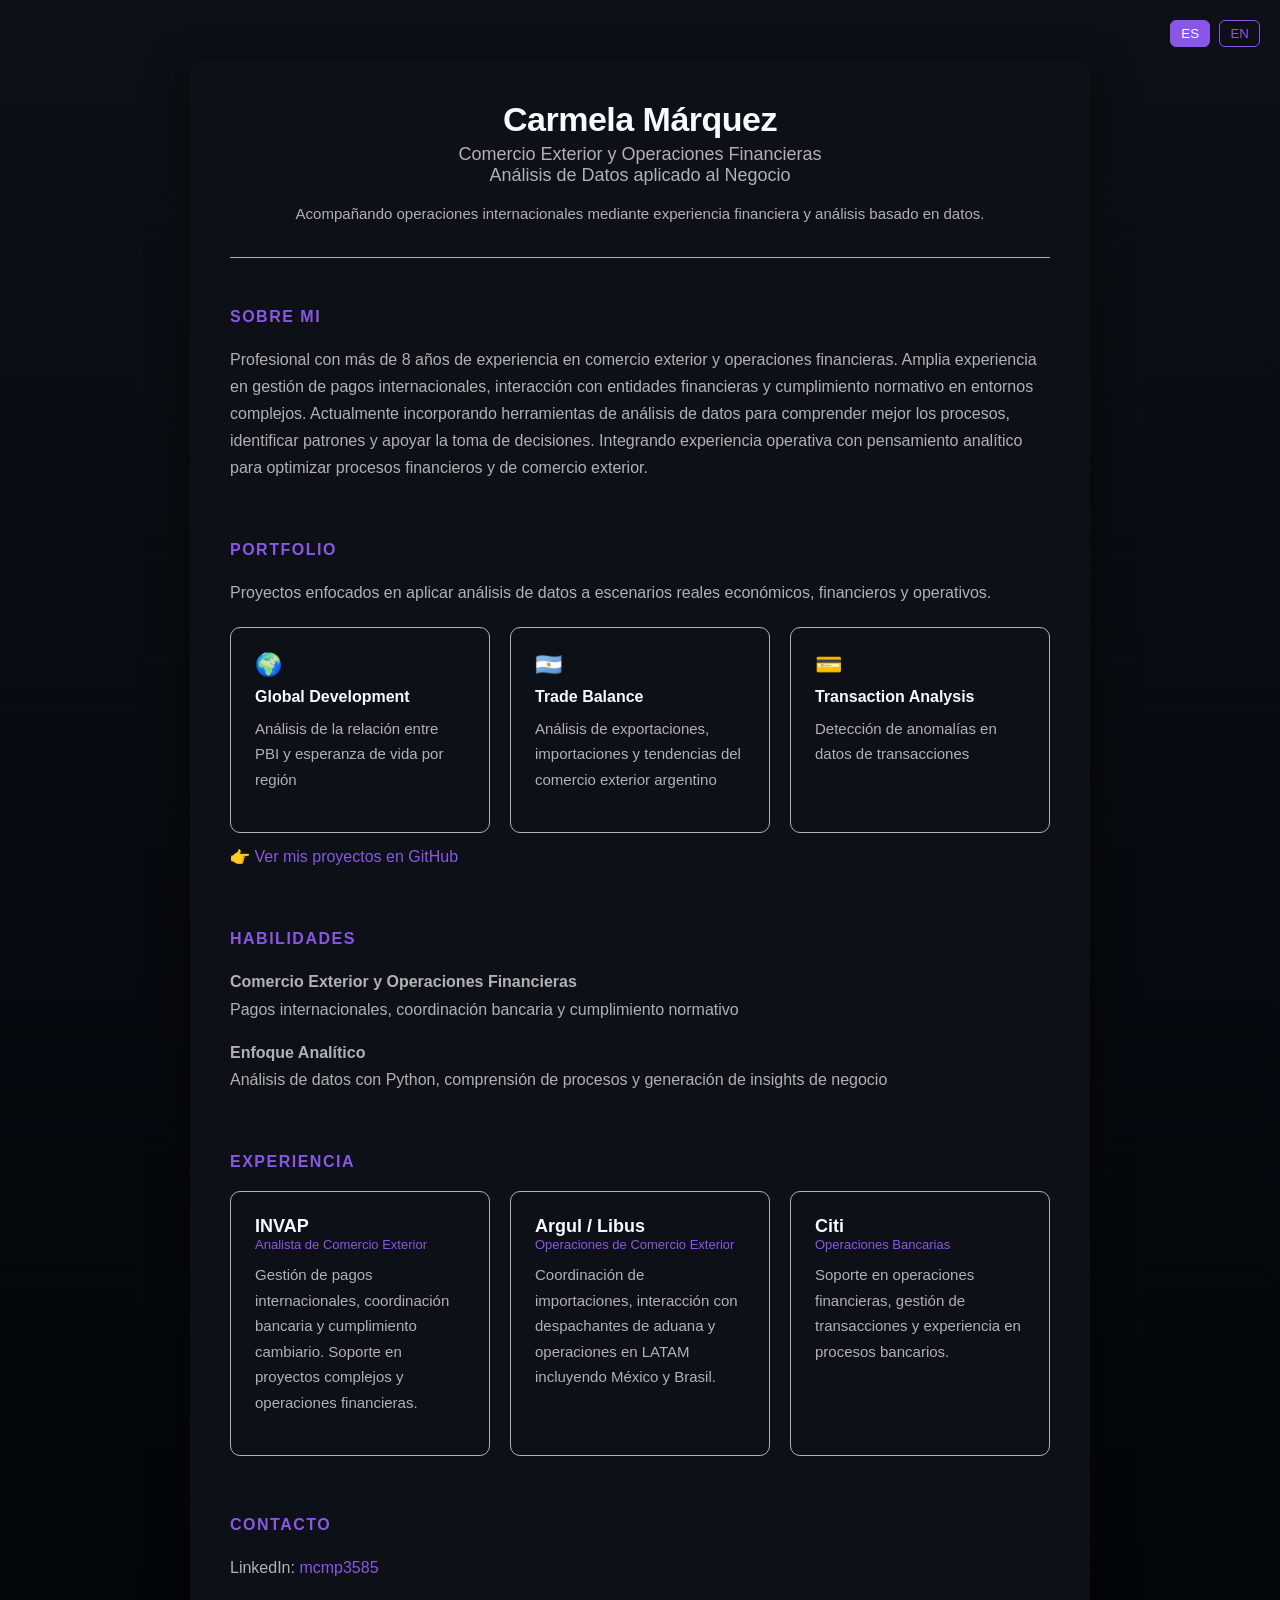
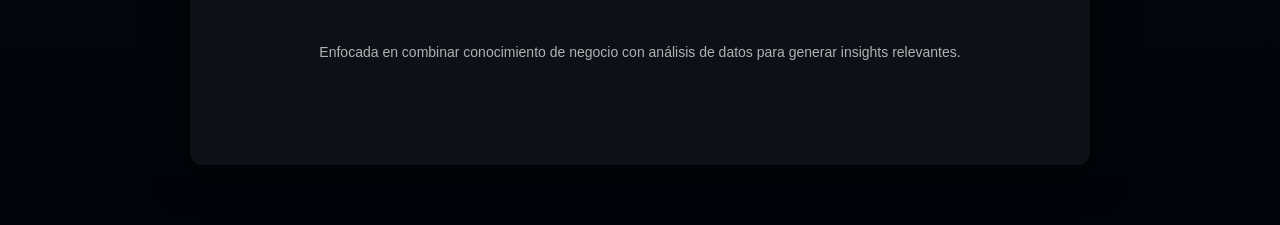
==== index.html @ abd6f866 "Fix link to GDP and Life Expectancy analysisgdp_corrected" ====
<!DOCTYPE html>
<html lang="en">

<head>
    <meta charset="UTF-8">
    <title>Carmela Márquez | Data Analyst</title>
    <link rel="stylesheet" href="styles/styles.css">
</head>

<body>

    <div class="container">
        <div class="lang-switch">
            <button onclick="setLanguage('es')">ES</button>
            <button onclick="setLanguage('en')">EN</button>
        </div>

        <header>
            <h1>Carmela Márquez</h1>
            <h2 class="lang en">Foreign Trade & Financial Operations<br>Data Analytics for Business Insights</h2>
            <h2 class="lang es">Comercio Exterior y Operaciones Financieras<br>Análisis de Datos aplicado al Negocio
            </h2>

            <p class="headline lang en">
                Supporting international operations through financial expertise and data-driven analysis.
            </p>

            <p class="headline lang es">
                Acompañando operaciones internacionales mediante experiencia financiera y análisis basado en datos.
            </p>
            <hr>
        </header>

        <section>
            <h3 class="lang en">About</h3>

            <p class="lang en">
                Professional with +8 years of experience in international trade and financial operations.
                Extensive experience managing international payments, working with financial institutions and ensuring
                regulatory compliance in complex environments.
                Currently incorporating data analysis tools to better understand processes, identify patterns and
                support decision-making.
                Bringing together operational expertise and analytical thinking to better understand financial and trade
                processes.
            </p>

            <h3 class="lang es">SOBRE MI</h3>
            <p class="lang es">
                Profesional con más de 8 años de experiencia en comercio exterior y operaciones financieras.
                Amplia experiencia en gestión de pagos internacionales, interacción con entidades financieras y
                cumplimiento normativo en entornos complejos.
                Actualmente incorporando herramientas de análisis de datos para comprender mejor los procesos,
                identificar patrones y apoyar la toma de decisiones.
                Integrando experiencia operativa con pensamiento analítico para optimizar procesos financieros y de
                comercio exterior.
            </p>
        </section>

        <section>
            <h3>Portfolio</h3>
            <p class="lang en">
                Projects focused on applying data analysis to real-world economic, financial and operational scenarios.
            </p>

            <p class="lang es">
                Proyectos enfocados en aplicar análisis de datos a escenarios reales económicos, financieros y
                operativos.
            </p>
            <div class="projects">

                <div class="card">
                    <a href="https://nbviewer.org/github.com/Rosenrot3585/data-analytics-portfolio/blob/main/gdp_and_life_expectation.py"
                        target="_blank">
                        <span class="icon">🌍</span>
                        <h4>Global Development</h4>
                        <p class="lang en">GDP vs Life Expectancy analysis across regions</p>
                        <p class="lang es">Análisis de la relación entre PBI y esperanza de vida por región</p>
                    </a>
                </div>

                <div class="card">
                    <a href="https://nbviewer.org/github.com/Rosenrot3585/data-analytics-portfolio/blob/main/simulation_argentina_trade_balance_analysis.py"
                        target="_blank">
                        <span class="icon">🇦🇷</span>
                        <h4>Trade Balance</h4>
                        <p class="lang en">Argentina exports, imports and trade trends</p>
                        <p class="lang es">Análisis de exportaciones, importaciones y tendencias del comercio exterior
                            argentino</p>
                    </a>
                </div>

                <div class="card">
                    <a href="https://nbviewer.org/github.com/rosenrot3585/data-analytics-portfolio/blob/main/transactions_detecting_patterns_and_anomalies.py"
                        target="_blank">
                        <span class="icon">💳</span>
                        <h4>Transaction Analysis</h4>
                        <p class="lang en">Detection of anomalies in transaction data</p>
                        <p class="lang es">Detección de anomalías en datos de transacciones</p>
                    </a>
                </div>

            </div>
            <p class="lang en">
                👉 <a href="https://github.com/Rosenrot3585/data-analytics-portfolio" target="_blank">
                    View my projects on GitHub
                </a>
            </p>
            <p class="lang es">
                👉 <a href="https://github.com/Rosenrot3585/data-analytics-portfolio" target="_blank">
                    Ver mis proyectos en GitHub
                </a>
            </p>
        </section>


        <section>
            <h3 class="lang en">Expertise</h3>

            <p class="lang en">
                <strong>International Trade & Financial Operations</strong><br>
                International payments, banking coordination, regulatory compliance
            </p>

            <h3 class="lang es">Habilidades</h3>
            <p class="lang es">
                <strong>Comercio Exterior y Operaciones Financieras</strong><br>
                Pagos internacionales, coordinación bancaria y cumplimiento normativo
            </p>

            <p class="lang en">
                <strong>Analytical Approach</strong><br>
                Data analysis with Python, process understanding and business insights
            </p>

            <p class="lang es">
                <strong>Enfoque Analítico</strong><br>
                Análisis de datos con Python, comprensión de procesos y generación de insights de negocio
            </p>
        </section>

        <section>
            <h3 class="lang en">Experience</h3>
            <h3 class="lang es">Experiencia</h3>

            <div class="experience">

                <div class="exp-card">
                    <h4>INVAP</h4>
                    <span class="lang en">International Trade Analyst</span>
                    <span class="lang es">Analista de Comercio Exterior</span>

                    <p class="lang en">
                        International payments, banking coordination and FX compliance.
                        Support across complex projects and financial operations.
                    </p>

                    <p class="lang es">
                        Gestión de pagos internacionales, coordinación bancaria y cumplimiento cambiario.
                        Soporte en proyectos complejos y operaciones financieras.
                    </p>
                </div>

                <div class="exp-card">
                    <h4>Argul / Libus</h4>
                    <span class="lang en">Foreign Trade Operations</span>
                    <span class="lang es">Operaciones de Comercio Exterior</span>

                    <p class="lang en">
                        Import coordination, customs brokers interaction and LATAM operations including Mexico and
                        Brazil.
                    </p>

                    <p class="lang es">
                        Coordinación de importaciones, interacción con despachantes de aduana y operaciones en LATAM
                        incluyendo México y Brasil.
                    </p>
                </div>

                <div class="exp-card">
                    <h4>Citi</h4>
                    <span class="lang en">Banking Operations</span>
                    <span class="lang es">Operaciones Bancarias</span>

                    <p class="lang en">
                        Financial operations support, transaction handling and exposure to banking processes.
                    </p>

                    <p class="lang es">
                        Soporte en operaciones financieras, gestión de transacciones y experiencia en procesos
                        bancarios.
                    </p>
                </div>

            </div>
        </section>

        <section>
            <h3 class="lang en">Contact</h3>
            <h3 class="lang es">Contacto</h3>
            <p>
                LinkedIn: <a href="https://www.linkedin.com/in/mcmp3585/" target="_blank">mcmp3585</a><br>
            </p>
        </section>

        <section>
            <p class="closing lang en">
                Focused on combining business understanding with data analysis to generate meaningful insights.
            </p>

            <p class="closing lang es">
                Enfocada en combinar conocimiento de negocio con análisis de datos para generar insights relevantes.
            </p>
        </section>
    </div>

    <script src="js/script.js"></script>
</body>

</html>
---- styles/styles.css ----
/*RESET*/
* {
  margin: 0;
  padding: 0;
  box-sizing: border-box;
  border: 0; }

  /*Variables*/
:root {
  --primary-color: #8957E5; /* violeta */
  --background-color: #010409; /* azul oscuro */
  --card-background: #0D1117; /* gris oscuro */
  --text-color: #f7faff;
--secondary-text: #b1b1b3;
}

/* Animación de entrada */
.container {
  animation: fadeIn 0.8s ease-in-out;
}

@keyframes fadeIn {
  from {
    opacity: 0;
    transform: translateY(10px);
  }
  to {
    opacity: 1;
    transform: translateY(0);
  }
}
body {
    font-family: 'Segoe UI', 'Inter', Arial, sans-serif;
    background: linear-gradient(180deg, #0D1117, #010409);
    color: var(--text-color);
    margin: 0;
    font-size: 16px;
}

.container {
    max-width: 900px;
    margin: 60px auto;
    padding: 40px;
    background: var(--card-background);
    border-radius: 12px;
    box-shadow: 0 10px 40px rgba(0, 0, 0, 0.6);
}

.lang-switch {
  position: absolute;
  top: 20px;
  right: 20px;
}

.lang-switch button {
  background: transparent;
  border: 1px solid var(--primary-color);
  color: var(--primary-color);
  margin-left: 5px;
  padding: 5px 10px;
  border-radius: 6px;
  cursor: pointer;
}

.lang-switch button:hover {
  background: var(--primary-color);
  color: white;
}

.lang-switch button.active {
  background: var(--primary-color);
  color: white;
}

.lang {
  display: none;
  opacity: 0;
  transition: opacity 0.3s ease;
}

.lang.visible {
  opacity: 1;
}

header {
    text-align: center;
    margin-bottom: 50px;
}

h1 {
    font-size: 34px;
    margin-bottom: 5px;
    letter-spacing: -0.5px;
}

h2 {
    font-size: 18px;
    color: var(--secondary-text);
    font-weight: 400;
}

.headline {
  margin-top: 15px;
  font-size: 15px;
  color: var(--secondary-text);
  text-align: center;
}

section {
    margin-bottom: 60px;
}

h3 {
    font-size: 16px;
    text-transform: uppercase;
    letter-spacing: 1.5px;
    color: var(--primary-color);
    margin-bottom: 20px;
}

p {
    color: var(--secondary-text);
    line-height: 1.7;
    font-size: 16px;
    margin-bottom: 16px;
}

a {
    color: var(--primary-color);
    text-decoration: none;
    font-weight: 500;
}

a:hover {
    color: #8957E5;
    text-decoration: underline;
}

hr {
    border: none;
    height: 1px;
    background: var(--secondary-text);
    margin: 30px 0;
}
section p + p {
  margin-top: 10px;
}
/* Proyectos más elegantes */
.projects {
  display: grid;
  grid-template-columns: 1fr 1fr 1fr;
  gap: 20px;
  margin-top: 20px;
}

.card {
  background: var(--card-background);
  padding: 24px;
  border-radius: 10px;
  transition: all 0.25s ease;
  border: 1px solid var(--secondary-text);
}

.card:hover {
  transform: translateY(-6px);
  border-color: var(--primary-color);
  background-color: #8957e550;
}

.card h4 {
  margin: 10px 0 5px 0;
}

.card p {
  font-size: 15px;
  color: var(--secondary-text);
}

.card a {
  text-decoration: none;
  color: inherit;
  display: block;
}

.icon {
  font-size: 22px;
  color: var(--primary-color);
}
.experience {
  display: grid;
  grid-template-columns: 1fr 1fr 1fr;
  gap: 20px;
  margin-top: 20px;
}

.exp-card {
  background: var(--card-background);
  padding: 24px;
  border-radius: 10px;
  border: 1px solid var(--secondary-text);
  transition: all 0.25s ease;
}

.exp-card:hover {
  transform: translateY(-6px);
  border-color: var(--primary-color);
  background-color: #8957e550;
}

.exp-card h4 {
  margin: 0;
  font-size: 18px;
}

.exp-card span {
  font-size: 13px;
  color: var(--primary-color);
}

.exp-card p {
  margin-top: 10px;
  font-size: 15px;
  color: var(--secondary-text);
}

.closing {
  text-align: center;
  color: var(--secondary-text);
  font-size: 14px;
  opacity: 0.8;
}
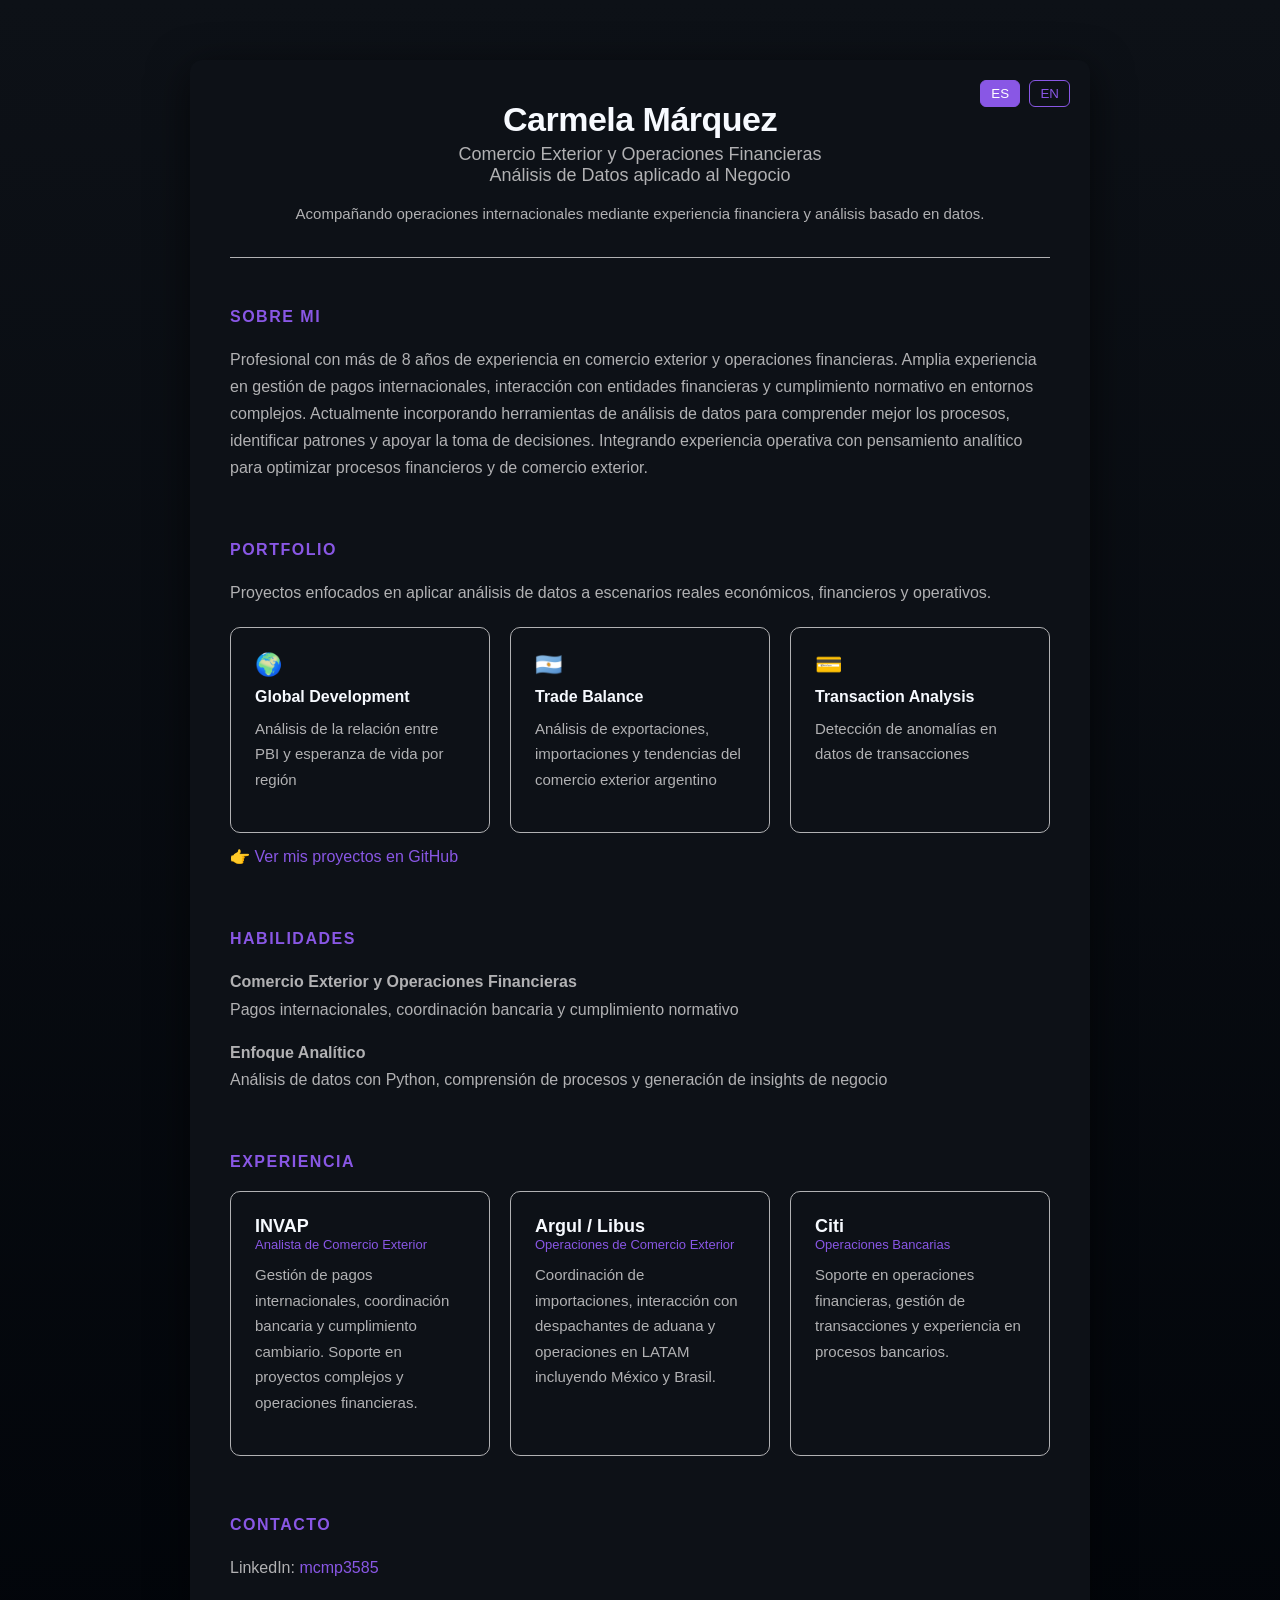
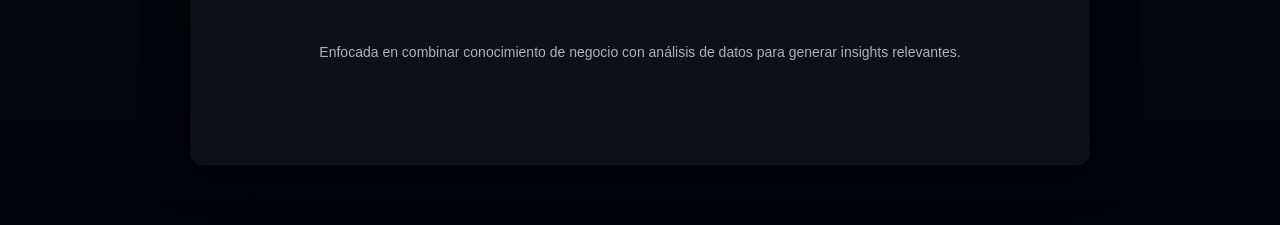
==== commit 8a89dcff: "changes accepted after new links" ====
--- a/index.html
+++ b/index.html
@@ -69,7 +69,7 @@
             <div class="projects">
 
                 <div class="card">
-                    <a href="https://nbviewer.org/github.com/Rosenrot3585/data-analytics-portfolio/blob/main/gdp_and_life_expectation.py"
+                    <a href="https://github.com/Rosenrot3585/data-analytics-portfolio/blob/main/gdp_and_life_expectation.py"
                         target="_blank">
                         <span class="icon">🌍</span>
                         <h4>Global Development</h4>
@@ -79,7 +79,7 @@
                 </div>
 
                 <div class="card">
-                    <a href="https://nbviewer.org/github.com/Rosenrot3585/data-analytics-portfolio/blob/main/simulation_argentina_trade_balance_analysis.py"
+                    <a href="https://github.com/Rosenrot3585/data-analytics-portfolio/blob/main/simulation_argentina_trade_balance_analysis.py"
                         target="_blank">
                         <span class="icon">🇦🇷</span>
                         <h4>Trade Balance</h4>
@@ -90,7 +90,7 @@
                 </div>
 
                 <div class="card">
-                    <a href="https://nbviewer.org/github.com/rosenrot3585/data-analytics-portfolio/blob/main/transactions_detecting_patterns_and_anomalies.py"
+                    <a href="https://github.com/Rosenrot3585/data-analytics-portfolio/blob/main/transactions_detecting_patterns_and_anomalies.py"
                         target="_blank">
                         <span class="icon">💳</span>
                         <h4>Transaction Analysis</h4>
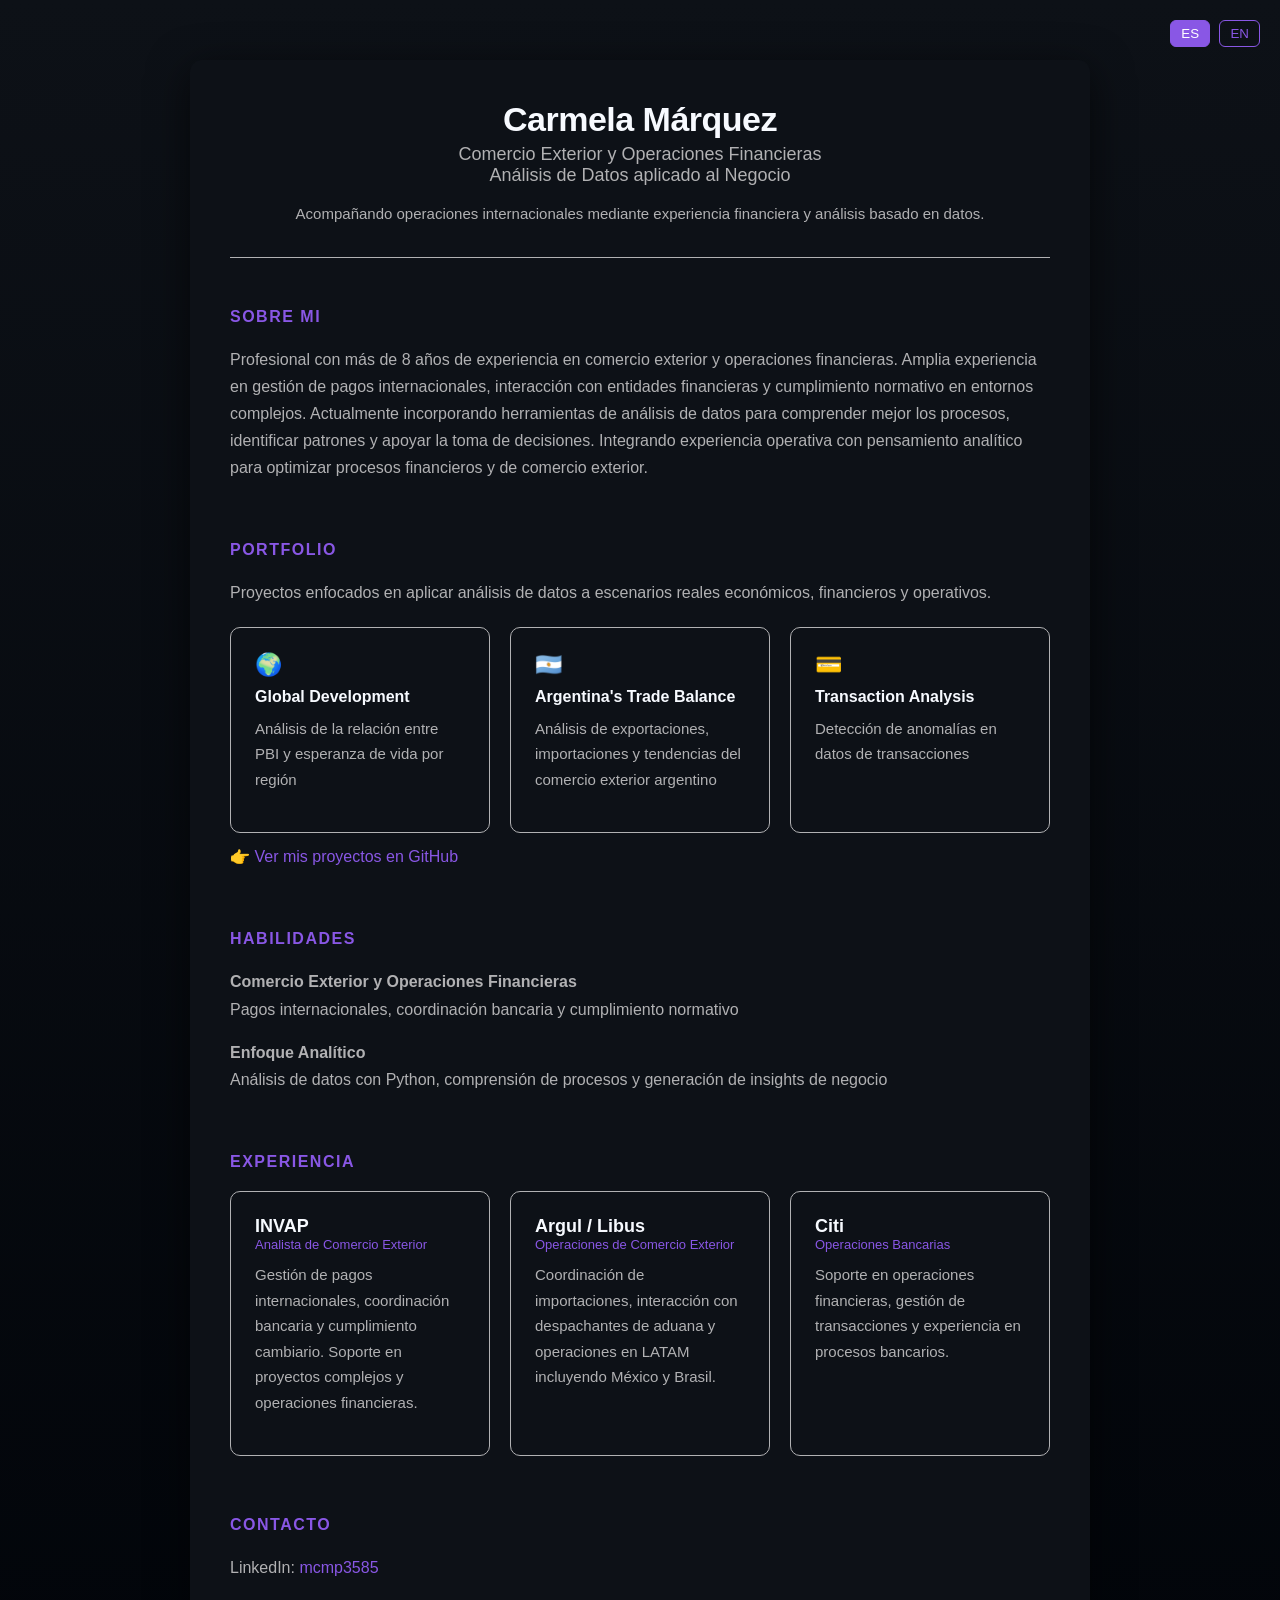
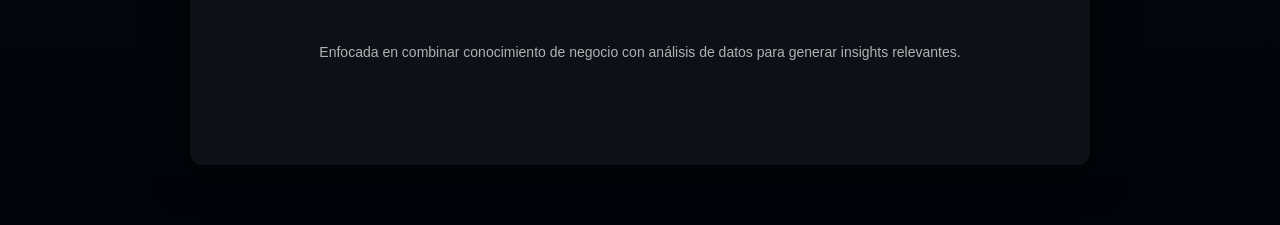
==== commit 5b445505: "starting responsivness and a new notebook of trade balance" ====
--- a/index.html
+++ b/index.html
@@ -79,10 +79,10 @@
                 </div>
 
                 <div class="card">
-                    <a href="https://github.com/Rosenrot3585/data-analytics-portfolio/blob/main/simulation_argentina_trade_balance_analysis.py"
+                    <a href="https://github.com/Rosenrot3585/data-analytics-portfolio/blob/main/real_argentina_trade_balance_analysis.py"
                         target="_blank">
                         <span class="icon">🇦🇷</span>
-                        <h4>Trade Balance</h4>
+                        <h4>Argentina's Trade Balance</h4>
                         <p class="lang en">Argentina exports, imports and trade trends</p>
                         <p class="lang es">Análisis de exportaciones, importaciones y tendencias del comercio exterior
                             argentino</p>
--- a/styles/styles.css
+++ b/styles/styles.css
@@ -3,15 +3,19 @@
   margin: 0;
   padding: 0;
   box-sizing: border-box;
-  border: 0; }
-
-  /*Variables*/
+  border: 0;
+}
+
+/*Variables*/
 :root {
-  --primary-color: #8957E5; /* violeta */
-  --background-color: #010409; /* azul oscuro */
-  --card-background: #0D1117; /* gris oscuro */
+  --primary-color: #8957E5;
+  /* violeta */
+  --background-color: #010409;
+  /* azul oscuro */
+  --card-background: #0D1117;
+  /* gris oscuro */
   --text-color: #f7faff;
---secondary-text: #b1b1b3;
+  --secondary-text: #b1b1b3;
 }
 
 /* Animación de entrada */
@@ -24,26 +28,28 @@
     opacity: 0;
     transform: translateY(10px);
   }
+
   to {
     opacity: 1;
     transform: translateY(0);
   }
 }
+
 body {
-    font-family: 'Segoe UI', 'Inter', Arial, sans-serif;
-    background: linear-gradient(180deg, #0D1117, #010409);
-    color: var(--text-color);
-    margin: 0;
-    font-size: 16px;
+  font-family: 'Segoe UI', 'Inter', Arial, sans-serif;
+  background: linear-gradient(180deg, #0D1117, #010409);
+  color: var(--text-color);
+  margin: 0;
+  font-size: 16px;
 }
 
 .container {
-    max-width: 900px;
-    margin: 60px auto;
-    padding: 40px;
-    background: var(--card-background);
-    border-radius: 12px;
-    box-shadow: 0 10px 40px rgba(0, 0, 0, 0.6);
+  max-width: 900px;
+  margin: 60px auto;
+  padding: 40px;
+  background: var(--card-background);
+  border-radius: 12px;
+  box-shadow: 0 10px 40px rgba(0, 0, 0, 0.6);
 }
 
 .lang-switch {
@@ -83,20 +89,20 @@
 }
 
 header {
-    text-align: center;
-    margin-bottom: 50px;
+  text-align: center;
+  margin-bottom: 50px;
 }
 
 h1 {
-    font-size: 34px;
-    margin-bottom: 5px;
-    letter-spacing: -0.5px;
+  font-size: 34px;
+  margin-bottom: 5px;
+  letter-spacing: -0.5px;
 }
 
 h2 {
-    font-size: 18px;
-    color: var(--secondary-text);
-    font-weight: 400;
+  font-size: 18px;
+  color: var(--secondary-text);
+  font-weight: 400;
 }
 
 .headline {
@@ -107,44 +113,46 @@
 }
 
 section {
-    margin-bottom: 60px;
+  margin-bottom: 60px;
 }
 
 h3 {
-    font-size: 16px;
-    text-transform: uppercase;
-    letter-spacing: 1.5px;
-    color: var(--primary-color);
-    margin-bottom: 20px;
+  font-size: 16px;
+  text-transform: uppercase;
+  letter-spacing: 1.5px;
+  color: var(--primary-color);
+  margin-bottom: 20px;
 }
 
 p {
-    color: var(--secondary-text);
-    line-height: 1.7;
-    font-size: 16px;
-    margin-bottom: 16px;
+  color: var(--secondary-text);
+  line-height: 1.7;
+  font-size: 16px;
+  margin-bottom: 16px;
 }
 
 a {
-    color: var(--primary-color);
-    text-decoration: none;
-    font-weight: 500;
+  color: var(--primary-color);
+  text-decoration: none;
+  font-weight: 500;
 }
 
 a:hover {
-    color: #8957E5;
-    text-decoration: underline;
+  color: #8957E5;
+  text-decoration: underline;
 }
 
 hr {
-    border: none;
-    height: 1px;
-    background: var(--secondary-text);
-    margin: 30px 0;
-}
-section p + p {
+  border: none;
+  height: 1px;
+  background: var(--secondary-text);
+  margin: 30px 0;
+}
+
+section p+p {
   margin-top: 10px;
 }
+
 /* Proyectos más elegantes */
 .projects {
   display: grid;
@@ -186,6 +194,7 @@
   font-size: 22px;
   color: var(--primary-color);
 }
+
 .experience {
   display: grid;
   grid-template-columns: 1fr 1fr 1fr;
@@ -228,4 +237,79 @@
   color: var(--secondary-text);
   font-size: 14px;
   opacity: 0.8;
+}
+
+/* ── Responsive ──────────────────────────────────────────────────────────── */
+
+/* Tablet: 600px – 768px */
+@media (max-width: 768px) {
+  .container {
+    margin: 20px;
+    padding: 28px 24px;
+    border-radius: 10px;
+  }
+
+  h1 {
+    font-size: 26px;
+  }
+
+  h2 {
+    font-size: 16px;
+  }
+
+  h3 {
+    font-size: 13px;
+  }
+  /* En tablet las cards bajan a 2 columnas automáticamente con auto-fit */
+}
+
+/* Mobile: hasta 480px — una sola columna */
+@media (max-width: 480px) {
+  body {
+    font-size: 15px;
+  }
+
+  .container {
+    margin: 0;
+    padding: 24px 18px;
+    border-radius: 0;
+    box-shadow: none;
+  }
+
+  h1 {
+    font-size: 22px;
+  }
+
+  h2 {
+    font-size: 15px;
+  }
+
+  .headline {
+    font-size: 14px;
+  }
+
+  section {
+    margin-bottom: 40px;
+  }
+
+  /* Cards en columna única en mobile */
+  .projects,
+  .experience {
+    grid-template-columns: 1fr;
+  }
+
+  .card,
+  .exp-card {
+    padding: 18px;
+  }
+
+  /* El hover con transform puede ser molesto en touch — lo desactivamos */
+  .card:hover,
+  .exp-card:hover {
+    transform: none;
+  }
+
+  p {
+    font-size: 15px;
+  }
 }
